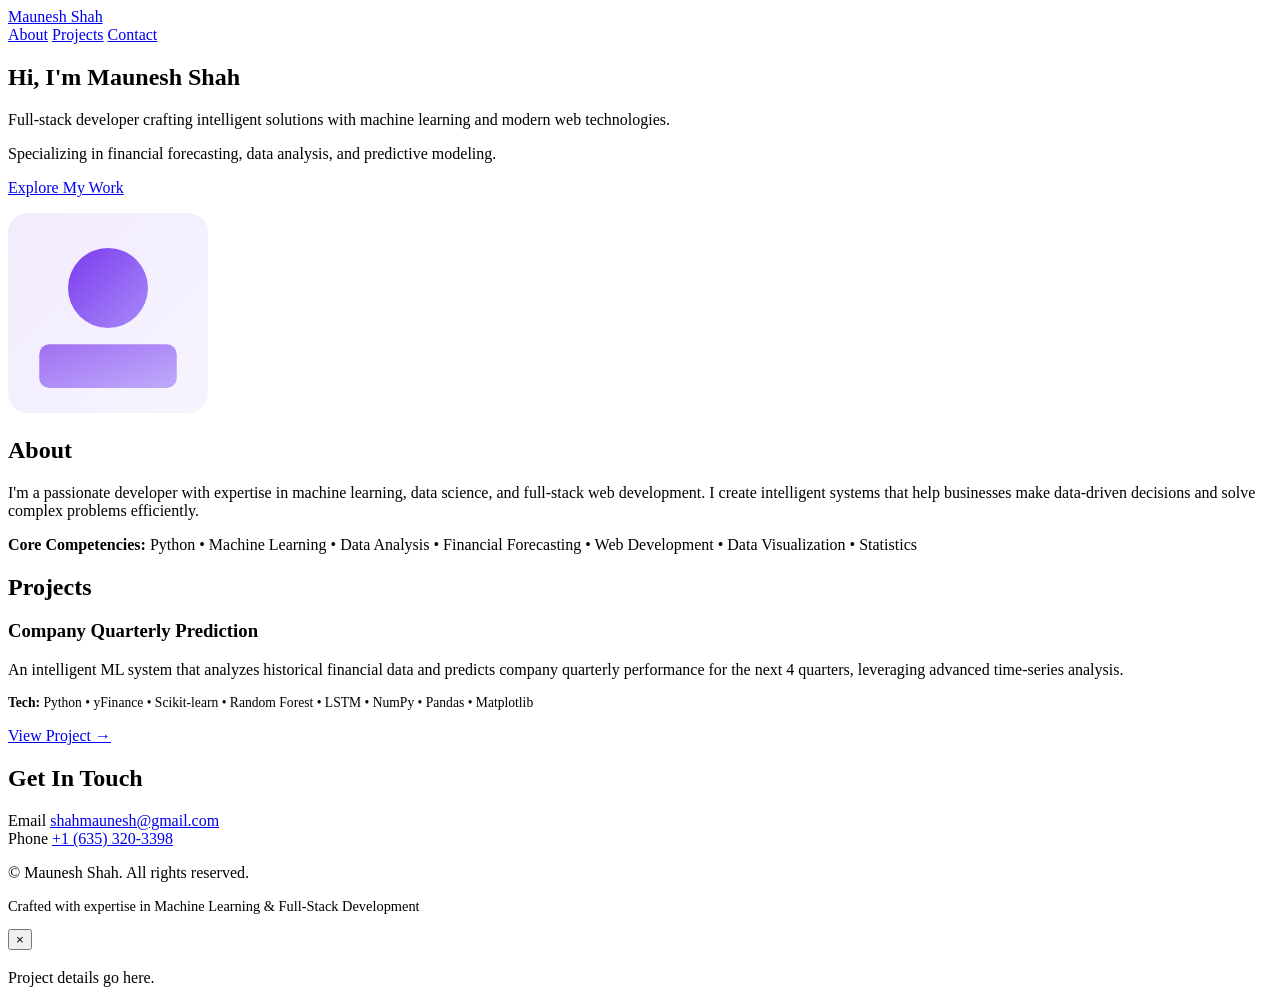
==== index.html @ 77494596 "Add files via upload" ====
<!doctype html>
<html lang="en">
<head>
  <meta charset="utf-8" />
  <meta name="viewport" content="width=device-width, initial-scale=1" />
  <title>Portfolio — Your Name</title>
  <link rel="stylesheet" href="css/styles.css">
</head>
<body>
  <header class="site-header">
    <div class="container header-inner">
      <a class="brand" href="#">Maunesh Shah</a>
      <!-- <button id="theme-toggle" aria-label="Toggle theme" class="theme-toggle">🌙</button>
      <button id="nav-toggle" aria-label="Toggle navigation">☰</button> -->
      <nav id="nav" class="nav">
        <a href="#about">About</a>
        <a href="#projects">Projects</a>
        <a href="#contact">Contact</a>
      </nav>
    </div>
  </header>

  <main>
    <section class="hero container" id="home">
      <div class="hero-inner">
        <div class="hero-text">
          <h1>Hi, I'm Maunesh Shah</h1>
          <p>Full-stack developer crafting intelligent solutions with machine learning and modern web technologies.</p>
          <p>Specializing in financial forecasting, data analysis, and predictive modeling.</p>
          <p><a class="btn" href="#projects">Explore My Work</a></p>
        </div>
        <div class="hero-art">
          <svg width="200" height="200" viewBox="0 0 160 160" xmlns="http://www.w3.org/2000/svg" role="img" aria-label="Profile placeholder">
            <defs>
              <linearGradient id="grad1" x1="0%" y1="0%" x2="100%" y2="100%">
                <stop offset="0%" style="stop-color:#7c3aed;stop-opacity:1" />
                <stop offset="100%" style="stop-color:#a78bfa;stop-opacity:1" />
              </linearGradient>
            </defs>
            <rect width="160" height="160" rx="16" fill="url(#grad1)" opacity="0.1"/>
            <circle cx="80" cy="60" r="32" fill="url(#grad1)"/>
            <rect x="25" y="105" width="110" height="35" rx="8" fill="url(#grad1)" opacity="0.7"/>
          </svg>
        </div>
      </div>
    </section>

    <section id="about" class="container about">
      <h2>About</h2>
      <p>I'm a passionate developer with expertise in machine learning, data science, and full-stack web development. I create intelligent systems that help businesses make data-driven decisions and solve complex problems efficiently.</p>
      <p><strong>Core Competencies:</strong> Python • Machine Learning • Data Analysis • Financial Forecasting • Web Development • Data Visualization • Statistics</p>
    </section>

    <section id="projects" class="container projects">
      <h2>Projects</h2>
      <div class="grid">
        <article class="card">
          <h3>Company Quarterly Prediction</h3>
          <p>An intelligent ML system that analyzes historical financial data and predicts company quarterly performance for the next 4 quarters, leveraging advanced time-series analysis.</p>
          <p style="font-size: 0.85rem; color: var(--muted); margin-bottom: 16px;"><strong>Tech:</strong> Python • yFinance • Scikit-learn • Random Forest • LSTM • NumPy • Pandas • Matplotlib</p>
          <p><a class="btn ghost" href="projects/company-quarterly-prediction.html">View Project →</a></p>
        </article>
      </div>
    </section>

    <section id="contact" class="container contact-section">
      <h2>Get In Touch</h2>
      <div class="contact-info">
        <div class="contact-item">
          <span class="contact-label">Email</span>
          <a href="mailto:shahmaunesh@gmail.com" class="contact-link">shahmaunesh@gmail.com</a>
        </div>
        <div class="contact-item">
          <span class="contact-label">Phone</span>
          <a href="tel:6353203398" class="contact-link">+1 (635) 320-3398</a>
        </div>
      </div>
    </section>
  </main>

  <footer class="site-footer">
    <div class="container">
      <p>&copy; <span id="year"></span> Maunesh Shah. All rights reserved.</p>
      <p style="font-size: 0.9rem; color: var(--muted); margin-top: 12px;">Crafted with expertise in Machine Learning & Full-Stack Development</p>
    </div>
  </footer>

  <div id="modal" class="modal" aria-hidden="true">
    <div class="modal-content">
      <button id="modal-close" class="modal-close" aria-label="Close">×</button>
      <h3 id="modal-title"></h3>
      <p id="modal-body">Project details go here.</p>
    </div>
  </div>

  <script src="js/script.js"></script>
</body>
</html>
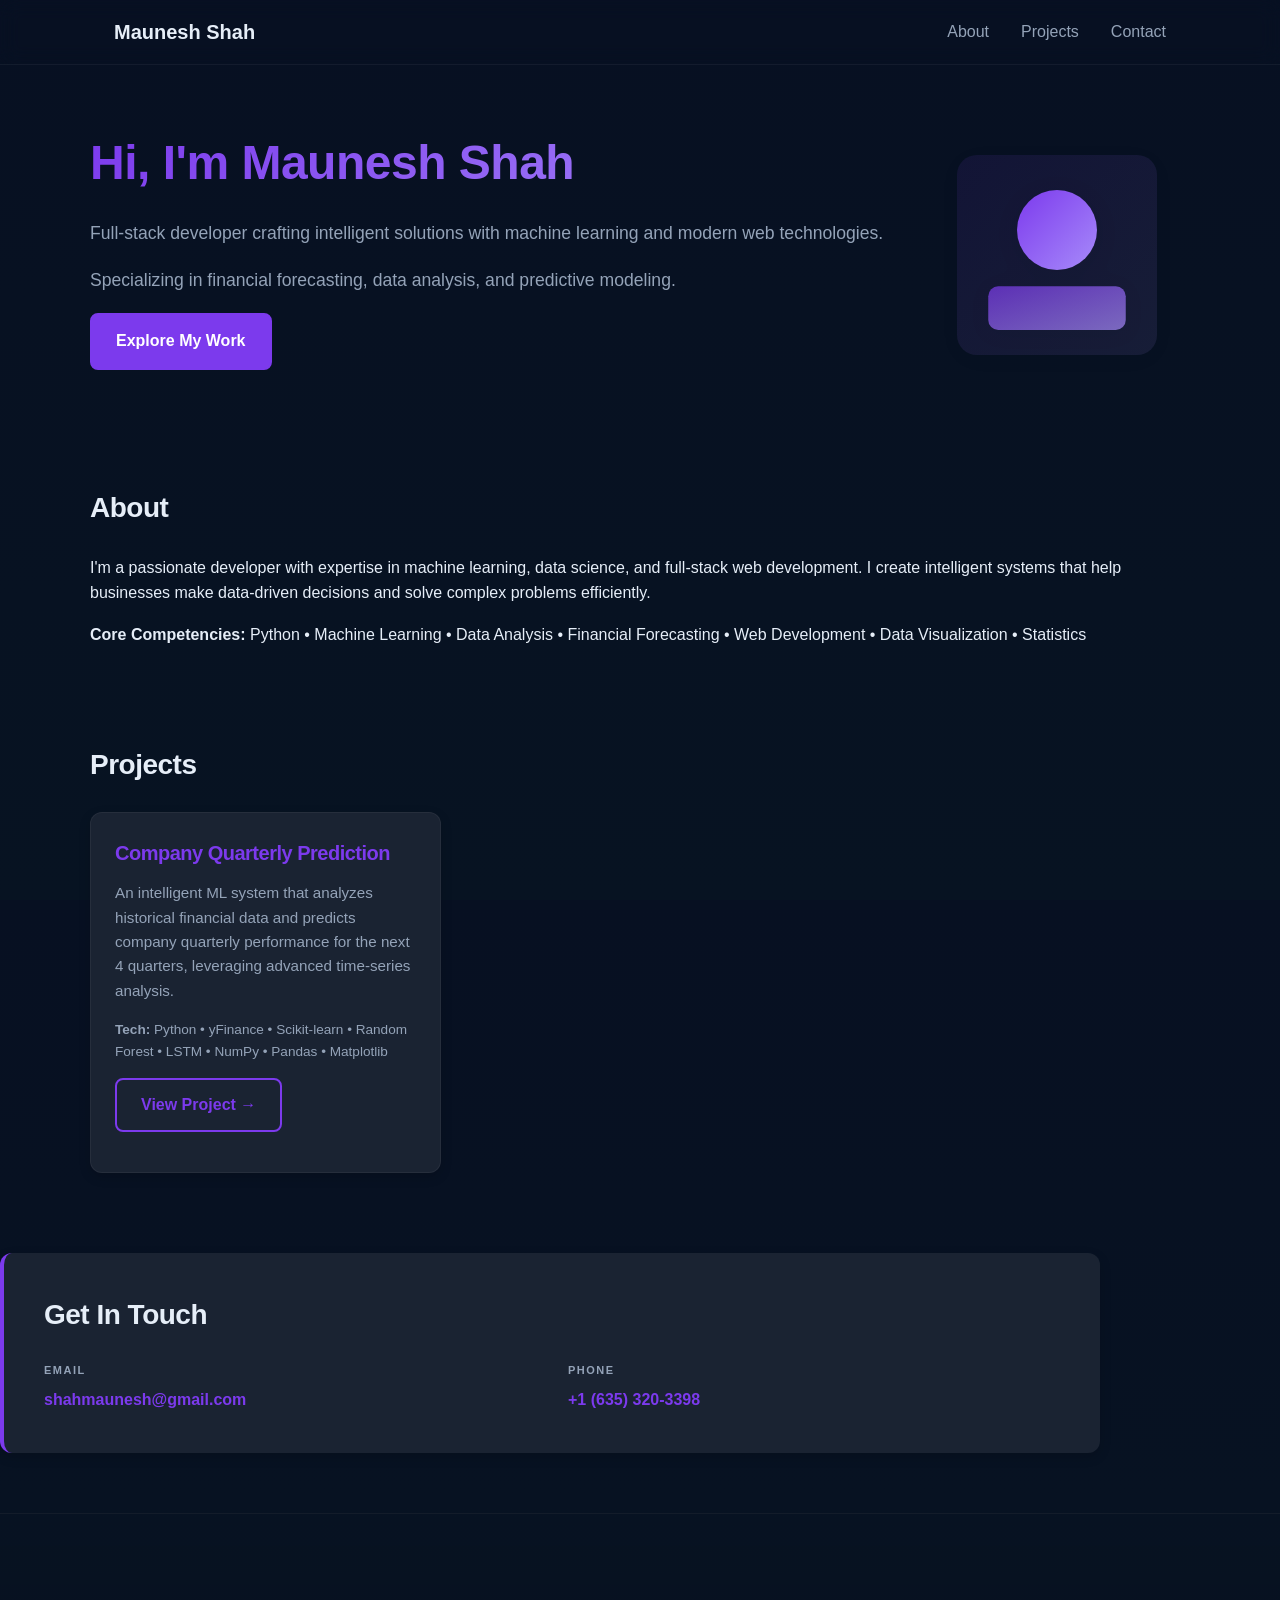
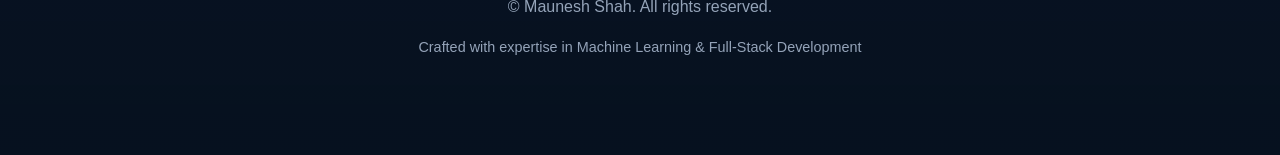
==== commit 3eb68c67: "Add files via upload" ====
--- a/index.html
+++ b/index.html
@@ -4,7 +4,7 @@
   <meta charset="utf-8" />
   <meta name="viewport" content="width=device-width, initial-scale=1" />
   <title>Portfolio — Your Name</title>
-  <link rel="stylesheet" href="css/styles.css">
+  <link rel="stylesheet" href="styles.css">
 </head>
 <body>
   <header class="site-header">
--- a/styles.css
+++ b/styles.css
@@ -0,0 +1,481 @@
+:root{
+  --bg:#0f1720;
+  --card:#0b1220;
+  --muted:#94a3b8;
+  --accent:#7c3aed;
+  --surface:#1a2332;
+  --text:#e6eef8;
+  --shadow: 0 10px 30px rgba(0,0,0,0.3);
+  --shadow-sm: 0 4px 12px rgba(0,0,0,0.15);
+}
+
+body.light-theme {
+  --bg:#ffffff;
+  --card:#f8fafc;
+  --muted:#64748b;
+  --accent:#6366f1;
+  --surface:#f1f5f9;
+  --text:#1e293b;
+  --shadow: 0 10px 30px rgba(0,0,0,0.08);
+  --shadow-sm: 0 4px 12px rgba(0,0,0,0.05);
+}
+
+body.light-theme a {
+  color: #6366f1;
+}
+
+body.light-theme a:hover {
+  color: #4f46e5;
+}
+
+* {
+  box-sizing: border-box;
+}
+
+html, body {
+  height: 100%;
+  margin: 0;
+  font-family: -apple-system, BlinkMacSystemFont, 'Segoe UI', 'Roboto', 'Oxygen', 'Ubuntu', 'Cantarell', sans-serif;
+}
+
+body {
+  background: linear-gradient(180deg, #071022 0%, #071322 100%);
+  color: var(--text);
+  line-height: 1.6;
+  transition: background 0.3s ease;
+}
+
+body.light-theme {
+  background: linear-gradient(180deg, #f8f9fa 0%, #f1f5f9 100%);
+}
+
+/* Typography */
+h1, h2, h3, h4, h5, h6 {
+  margin: 0;
+  font-weight: 600;
+  letter-spacing: -0.5px;
+}
+
+h1 {
+  font-size: 2.5rem;
+  margin-bottom: 16px;
+}
+
+h2 {
+  font-size: 1.75rem;
+  margin-bottom: 24px;
+}
+
+h3 {
+  font-size: 1.25rem;
+  margin-bottom: 16px;
+}
+
+p {
+  margin: 0 0 16px 0;
+  font-size: 1rem;
+}
+
+/* Layout */
+.container {
+  max-width: 1100px;
+  margin: 0 auto;
+  padding: 40px 24px;
+}
+
+/* Header */
+.site-header {
+  background: transparent;
+  padding: 16px 0;
+  border-bottom: 1px solid rgba(255, 255, 255, 0.05);
+  backdrop-filter: blur(10px);
+  position: sticky;
+  top: 0;
+  z-index: 100;
+}
+
+.header-inner {
+  display: flex;
+  align-items: center;
+  gap: 20px;
+  justify-content: space-between;
+  max-width: 1100px;
+  margin: 0 auto;
+  padding: 0 24px;
+}
+
+.brand {
+  font-weight: 700;
+  color: var(--text);
+  text-decoration: none;
+  font-size: 1.25rem;
+  transition: opacity 0.3s ease;
+}
+
+.brand:hover {
+  opacity: 0.8;
+}
+
+/* Navigation */
+#nav {
+  display: flex;
+  gap: 32px;
+  align-items: center;
+}
+
+#nav a {
+  color: var(--muted);
+  text-decoration: none;
+  font-weight: 500;
+  transition: color 0.3s ease;
+  position: relative;
+}
+
+#nav a:hover {
+  color: var(--accent);
+}
+
+#nav a::after {
+  content: '';
+  position: absolute;
+  bottom: -4px;
+  left: 0;
+  width: 0;
+  height: 2px;
+  background: var(--accent);
+  transition: width 0.3s ease;
+}
+
+#nav a:hover::after {
+  width: 100%;
+}
+
+#nav-toggle {
+  display: none;
+  background: none;
+  border: 0;
+  color: var(--text);
+  font-size: 24px;
+  cursor: pointer;
+  transition: transform 0.3s ease;
+}
+
+.theme-toggle {
+  background: none;
+  border: 0;
+  color: var(--text);
+  font-size: 20px;
+  cursor: pointer;
+  padding: 8px 12px;
+  transition: transform 0.3s ease;
+  display: flex;
+  align-items: center;
+}
+
+.theme-toggle:hover {
+  transform: scale(1.1);
+}
+
+/* Hero Section */
+.hero {
+  padding: 60px 0;
+}
+
+.hero-inner {
+  display: flex;
+  gap: 40px;
+  align-items: center;
+}
+
+.hero-text h1 {
+  background: linear-gradient(135deg, var(--accent) 0%, #a78bfa 100%);
+  -webkit-background-clip: text;
+  -webkit-text-fill-color: transparent;
+  background-clip: text;
+  font-size: 3rem;
+  margin-bottom: 16px;
+}
+
+.hero-text p {
+  font-size: 1.1rem;
+  color: var(--muted);
+  line-height: 1.8;
+}
+
+.hero-art {
+  flex: 1;
+  display: flex;
+  justify-content: center;
+}
+
+.hero-art svg {
+  filter: drop-shadow(var(--shadow-sm));
+  transition: transform 0.3s ease;
+}
+
+.hero-art:hover svg {
+  transform: scale(1.05);
+}
+
+/* Buttons */
+.btn {
+  background: var(--accent);
+  color: white;
+  padding: 12px 24px;
+  border-radius: 8px;
+  text-decoration: none;
+  font-weight: 600;
+  display: inline-block;
+  transition: all 0.3s ease;
+  border: 2px solid var(--accent);
+  cursor: pointer;
+  font-size: 1rem;
+}
+
+.btn:hover {
+  transform: translateY(-2px);
+  box-shadow: var(--shadow-sm);
+}
+
+.btn.ghost {
+  background: transparent;
+  border: 2px solid var(--accent);
+  color: var(--accent);
+}
+
+.btn.ghost:hover {
+  background: var(--accent);
+  color: white;
+}
+
+/* Sections */
+.about, .projects {
+  padding: 40px 0;
+  scroll-margin-top: 60px;
+}
+
+/* Grid & Cards */
+.grid {
+  display: grid;
+  grid-template-columns: repeat(3, 1fr);
+  gap: 24px;
+}
+
+.card {
+  background: var(--surface);
+  padding: 24px;
+  border-radius: 12px;
+  transition: all 0.3s ease;
+  border: 1px solid rgba(255, 255, 255, 0.05);
+  box-shadow: var(--shadow-sm);
+  cursor: pointer;
+}
+
+.card:hover {
+  transform: translateY(-4px);
+  box-shadow: var(--shadow);
+  border-color: var(--accent);
+  background: var(--card);
+}
+
+.card h3 {
+  color: var(--accent);
+  margin-bottom: 12px;
+}
+
+.card p {
+  color: var(--muted);
+  font-size: 0.95rem;
+  margin-bottom: 16px;
+}
+
+/* Contact Section */
+.contact-section {
+  background: var(--surface);
+  padding: 40px;
+  border-radius: 12px;
+  margin: 40px 0;
+  border-left: 4px solid var(--accent);
+  box-shadow: var(--shadow-sm);
+  scroll-margin-top: 60px;
+}
+
+.contact-section h2 {
+  margin-top: 0;
+  color: var(--text);
+}
+
+.contact-info {
+  display: grid;
+  grid-template-columns: 1fr 1fr;
+  gap: 32px;
+}
+
+.contact-item {
+  display: flex;
+  flex-direction: column;
+  gap: 8px;
+}
+
+.contact-label {
+  font-size: 11px;
+  text-transform: uppercase;
+  letter-spacing: 1.5px;
+  color: var(--muted);
+  font-weight: 700;
+}
+
+.contact-link {
+  color: var(--accent);
+  text-decoration: none;
+  font-size: 1rem;
+  font-weight: 600;
+  transition: all 0.3s ease;
+}
+
+.contact-link:hover {
+  color: var(--text);
+  text-decoration: underline;
+  transform: translateX(4px);
+}
+
+/* Footer */
+.site-footer {
+  padding: 40px 24px;
+  text-align: center;
+  color: var(--muted);
+  border-top: 1px solid rgba(255, 255, 255, 0.05);
+  background: linear-gradient(180deg, transparent 0%, rgba(0,0,0,0.1) 100%);
+  margin-top: 60px;
+}
+
+.site-footer a {
+  color: var(--accent);
+  text-decoration: none;
+  transition: color 0.3s ease;
+}
+
+.site-footer a:hover {
+  color: var(--text);
+}
+
+/* Modal */
+.modal {
+  position: fixed;
+  inset: 0;
+  display: none;
+  align-items: center;
+  justify-content: center;
+  background: rgba(0, 0, 0, 0.7);
+  backdrop-filter: blur(4px);
+  z-index: 1000;
+}
+
+.modal[aria-hidden="false"] {
+  display: flex;
+}
+
+.modal-content {
+  background: var(--surface);
+  padding: 32px;
+  border-radius: 12px;
+  max-width: 520px;
+  width: 90%;
+  box-shadow: var(--shadow);
+  animation: slideIn 0.3s ease;
+}
+
+@keyframes slideIn {
+  from {
+    transform: translateY(-50px);
+    opacity: 0;
+  }
+  to {
+    transform: translateY(0);
+    opacity: 1;
+  }
+}
+
+.modal-close {
+  background: none;
+  border: 0;
+  color: var(--muted);
+  font-size: 24px;
+  float: right;
+  cursor: pointer;
+  transition: color 0.3s ease;
+}
+
+.modal-close:hover {
+  color: var(--text);
+}
+
+/* Responsive */
+@media (max-width: 1024px) {
+  .container {
+    padding: 30px 20px;
+  }
+  
+  .grid {
+    grid-template-columns: repeat(2, 1fr);
+  }
+  
+  .hero-text h1 {
+    font-size: 2.25rem;
+  }
+}
+
+@media (max-width: 768px) {
+  .hero {
+    padding: 40px 0;
+  }
+
+  .hero-inner {
+    flex-direction: column;
+    text-align: center;
+    gap: 30px;
+  }
+
+  .hero-text h1 {
+    font-size: 2rem;
+  }
+
+  h2 {
+    font-size: 1.5rem;
+  }
+
+  .grid {
+    grid-template-columns: 1fr;
+  }
+
+  #nav {
+    position: absolute;
+    right: 24px;
+    top: 70px;
+    background: rgba(2, 6, 23, 0.95);
+    padding: 16px;
+    border-radius: 8px;
+    display: none;
+    flex-direction: column;
+    gap: 16px;
+    border: 1px solid rgba(255, 255, 255, 0.1);
+    box-shadow: var(--shadow);
+  }
+
+  #nav.show {
+    display: flex;
+  }
+
+  #nav-toggle {
+    display: block;
+  }
+
+  .contact-info {
+    grid-template-columns: 1fr;
+    gap: 24px;
+  }
+
+  .contact-section {
+    padding: 24px;
+  }
+}
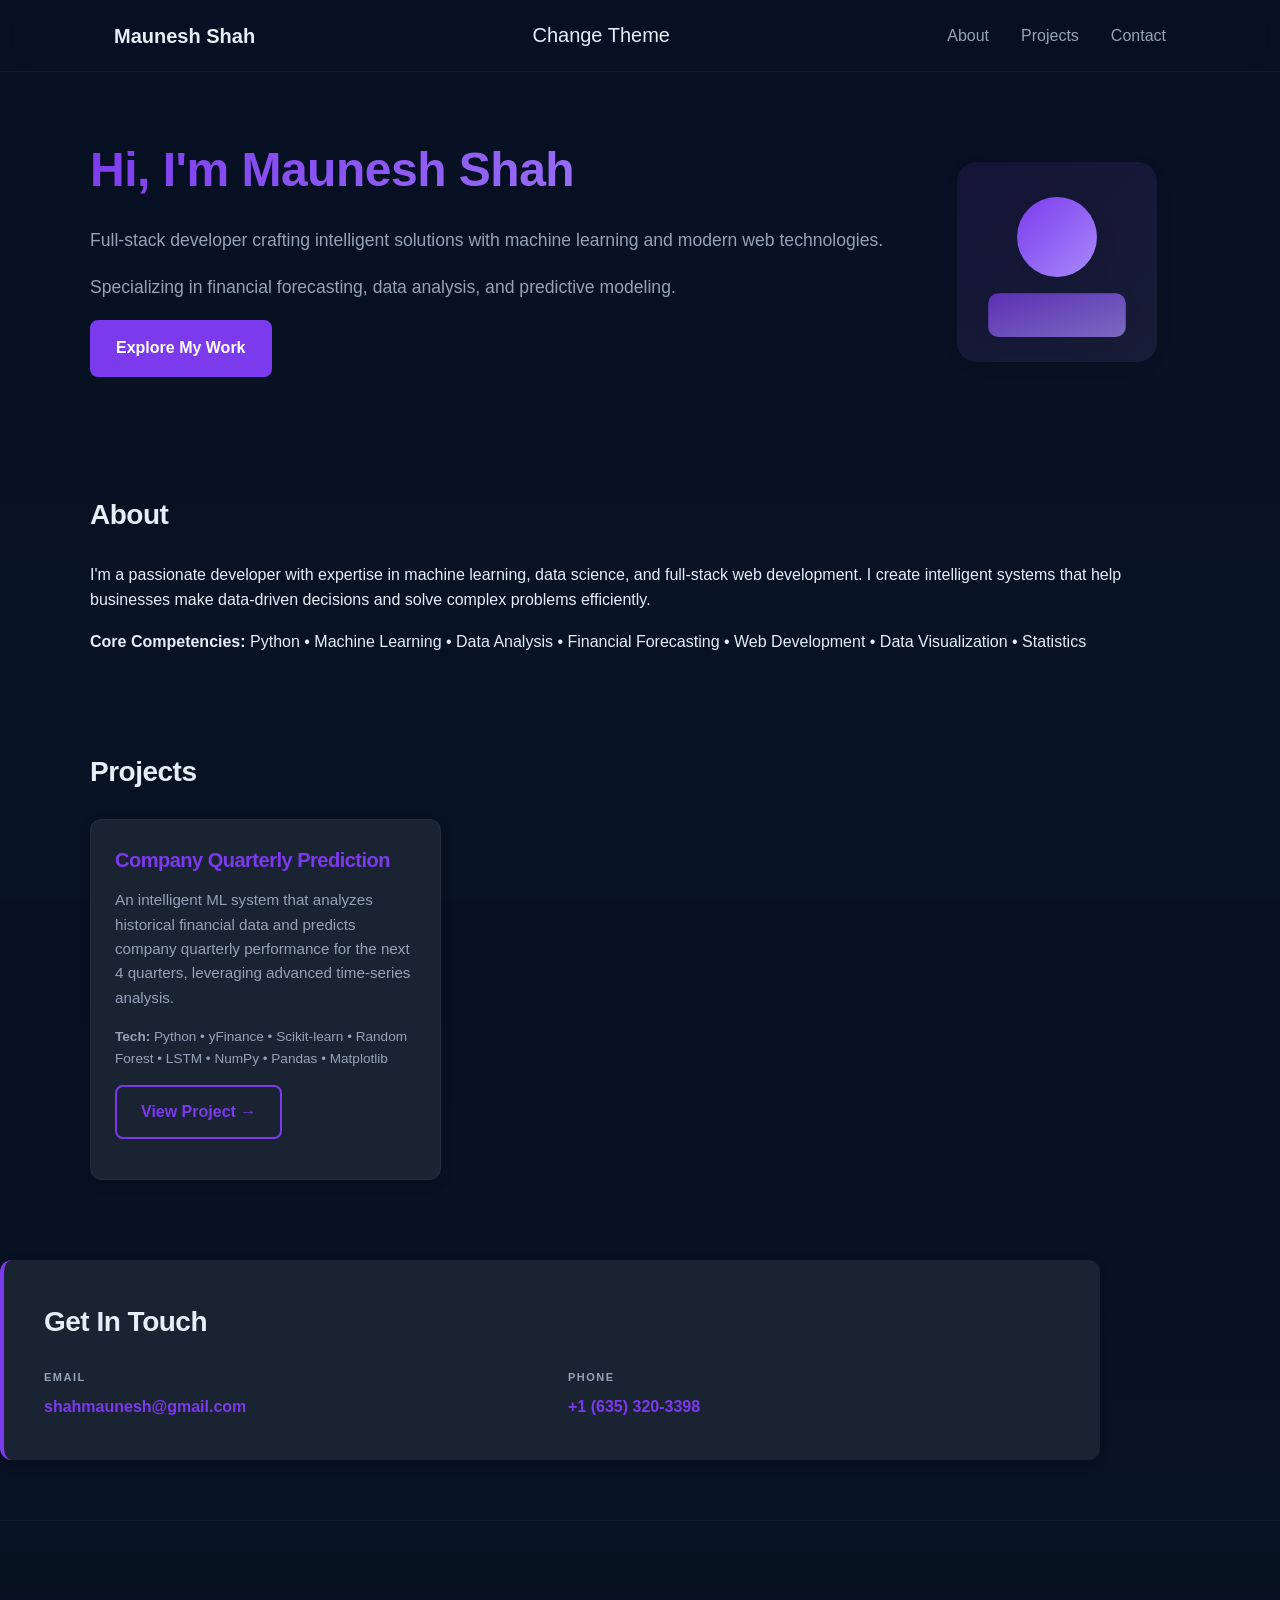
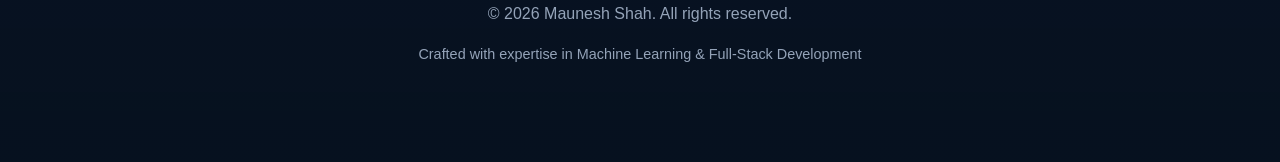
==== commit 6a1ebfea: "Add files via upload" ====
--- a/index.html
+++ b/index.html
@@ -10,8 +10,8 @@
   <header class="site-header">
     <div class="container header-inner">
       <a class="brand" href="#">Maunesh Shah</a>
-      <!-- <button id="theme-toggle" aria-label="Toggle theme" class="theme-toggle">🌙</button>
-      <button id="nav-toggle" aria-label="Toggle navigation">☰</button> -->
+      <button id="theme-toggle" aria-label="Toggle theme" class="theme-toggle">Change Theme</button>
+      <button id="nav-toggle" aria-label="Toggle navigation">☰</button>
       <nav id="nav" class="nav">
         <a href="#about">About</a>
         <a href="#projects">Projects</a>
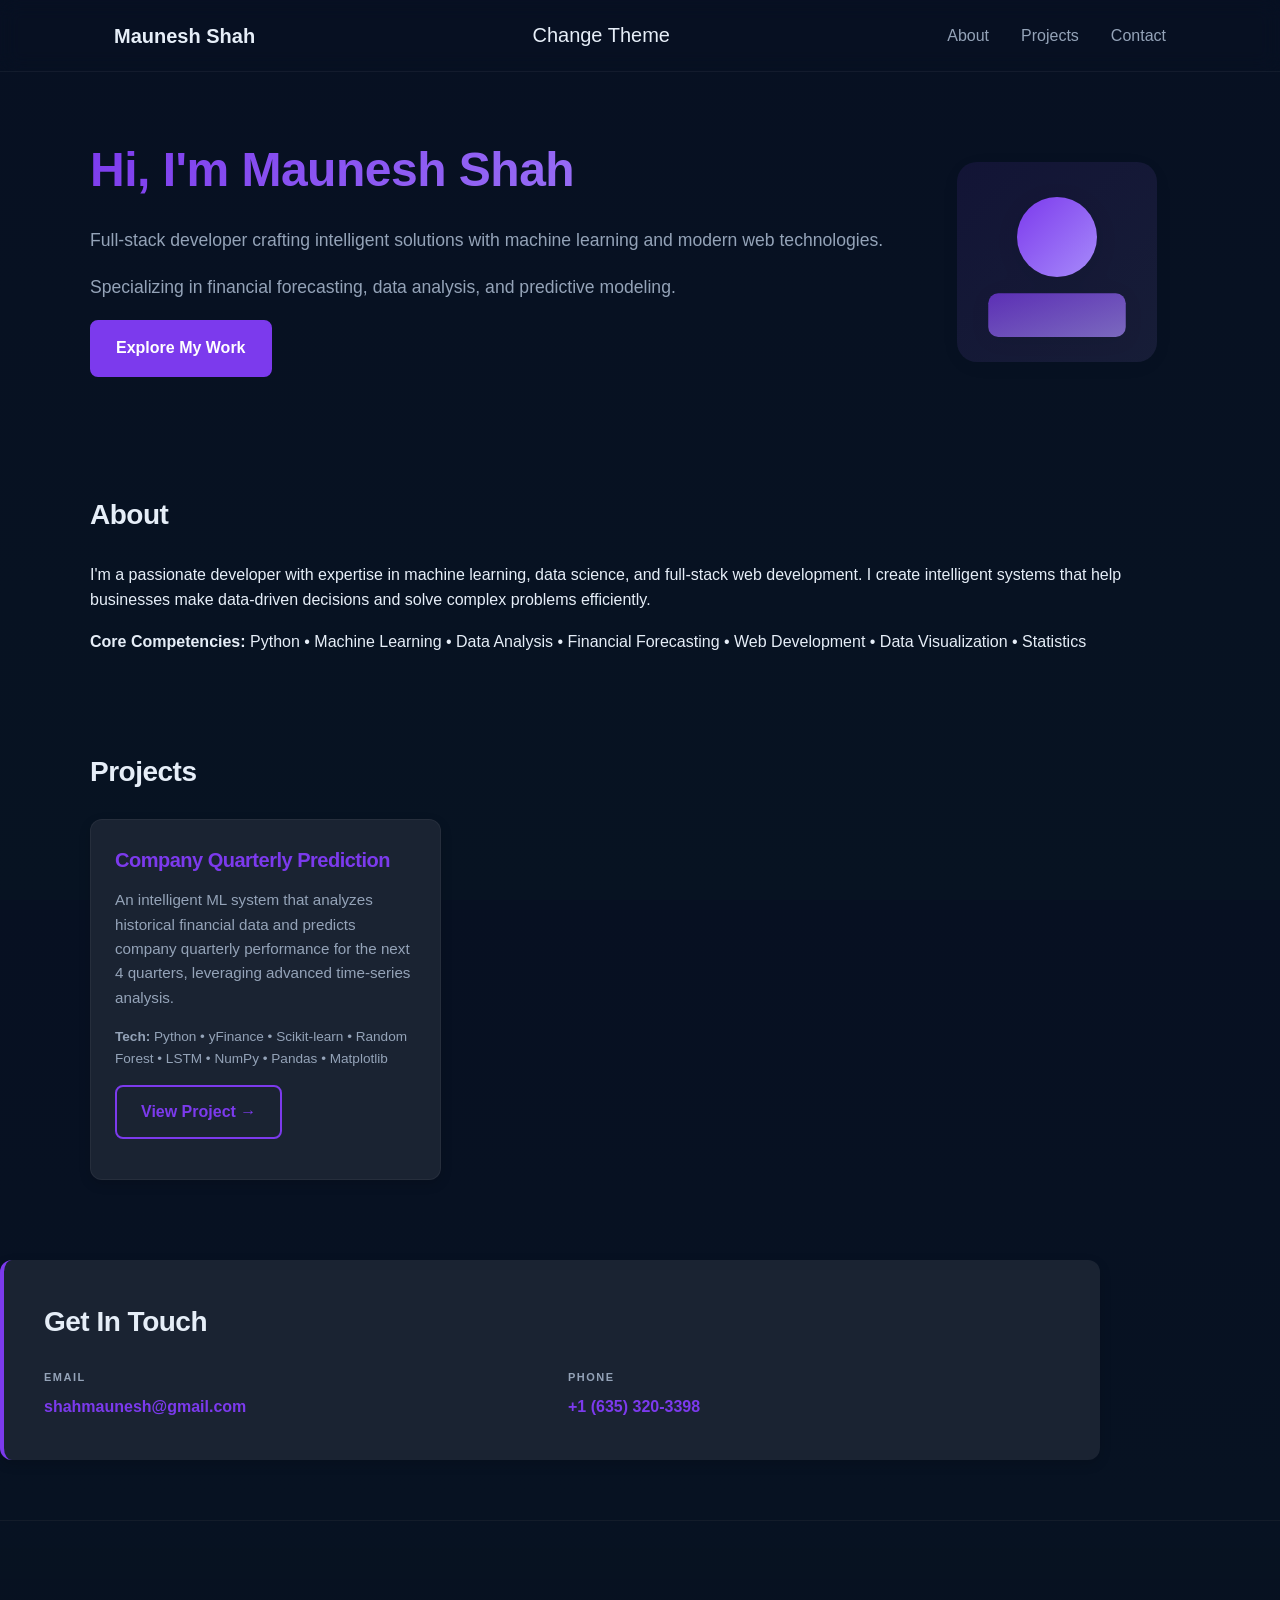
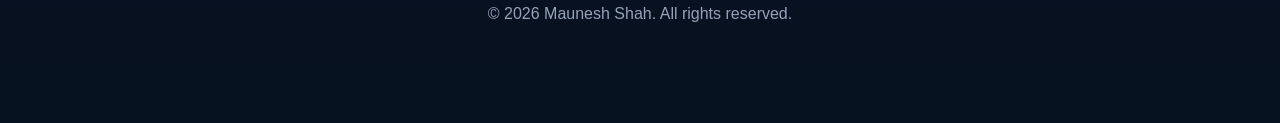
==== commit 3cca166c: "Fix HTML encoding issues in index.html" ====
--- a/index.html
+++ b/index.html
@@ -81,7 +81,7 @@
   <footer class="site-footer">
     <div class="container">
       <p>&copy; <span id="year"></span> Maunesh Shah. All rights reserved.</p>
-      <p style="font-size: 0.9rem; color: var(--muted); margin-top: 12px;">Crafted with expertise in Machine Learning & Full-Stack Development</p>
+      <!-- <p style="font-size: 0.9rem; color: var(--muted); margin-top: 12px;">Crafted with expertise in Machine Learning & Full-Stack Development</p> -->
     </div>
   </footer>
 
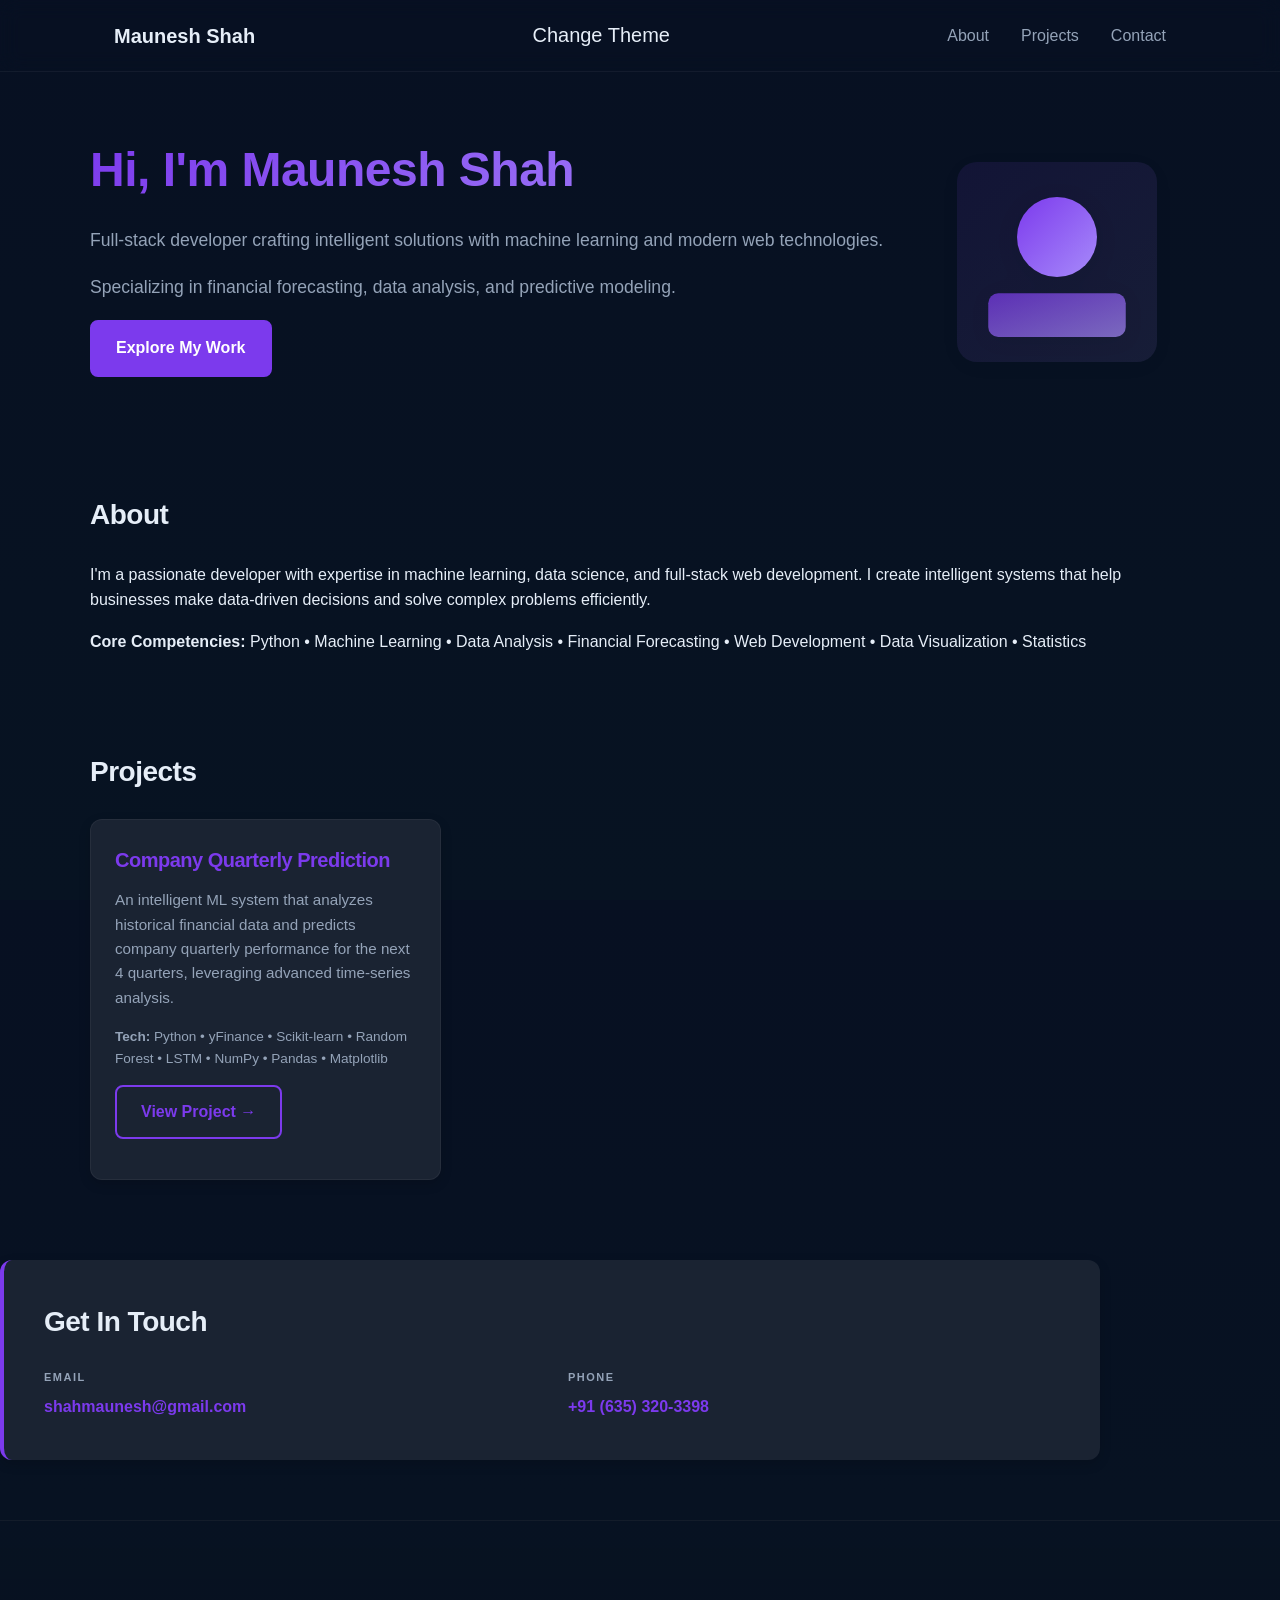
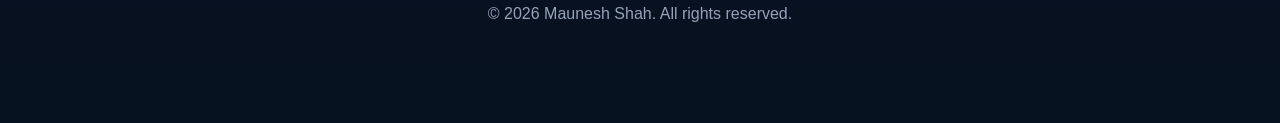
==== commit d017c0c9: "Fix HTML encoding issues in index.html" ====
--- a/index.html
+++ b/index.html
@@ -72,7 +72,7 @@
         </div>
         <div class="contact-item">
           <span class="contact-label">Phone</span>
-          <a href="tel:6353203398" class="contact-link">+1 (635) 320-3398</a>
+          <a href="tel:6353203398" class="contact-link">+91 (635) 320-3398</a>
         </div>
       </div>
     </section>
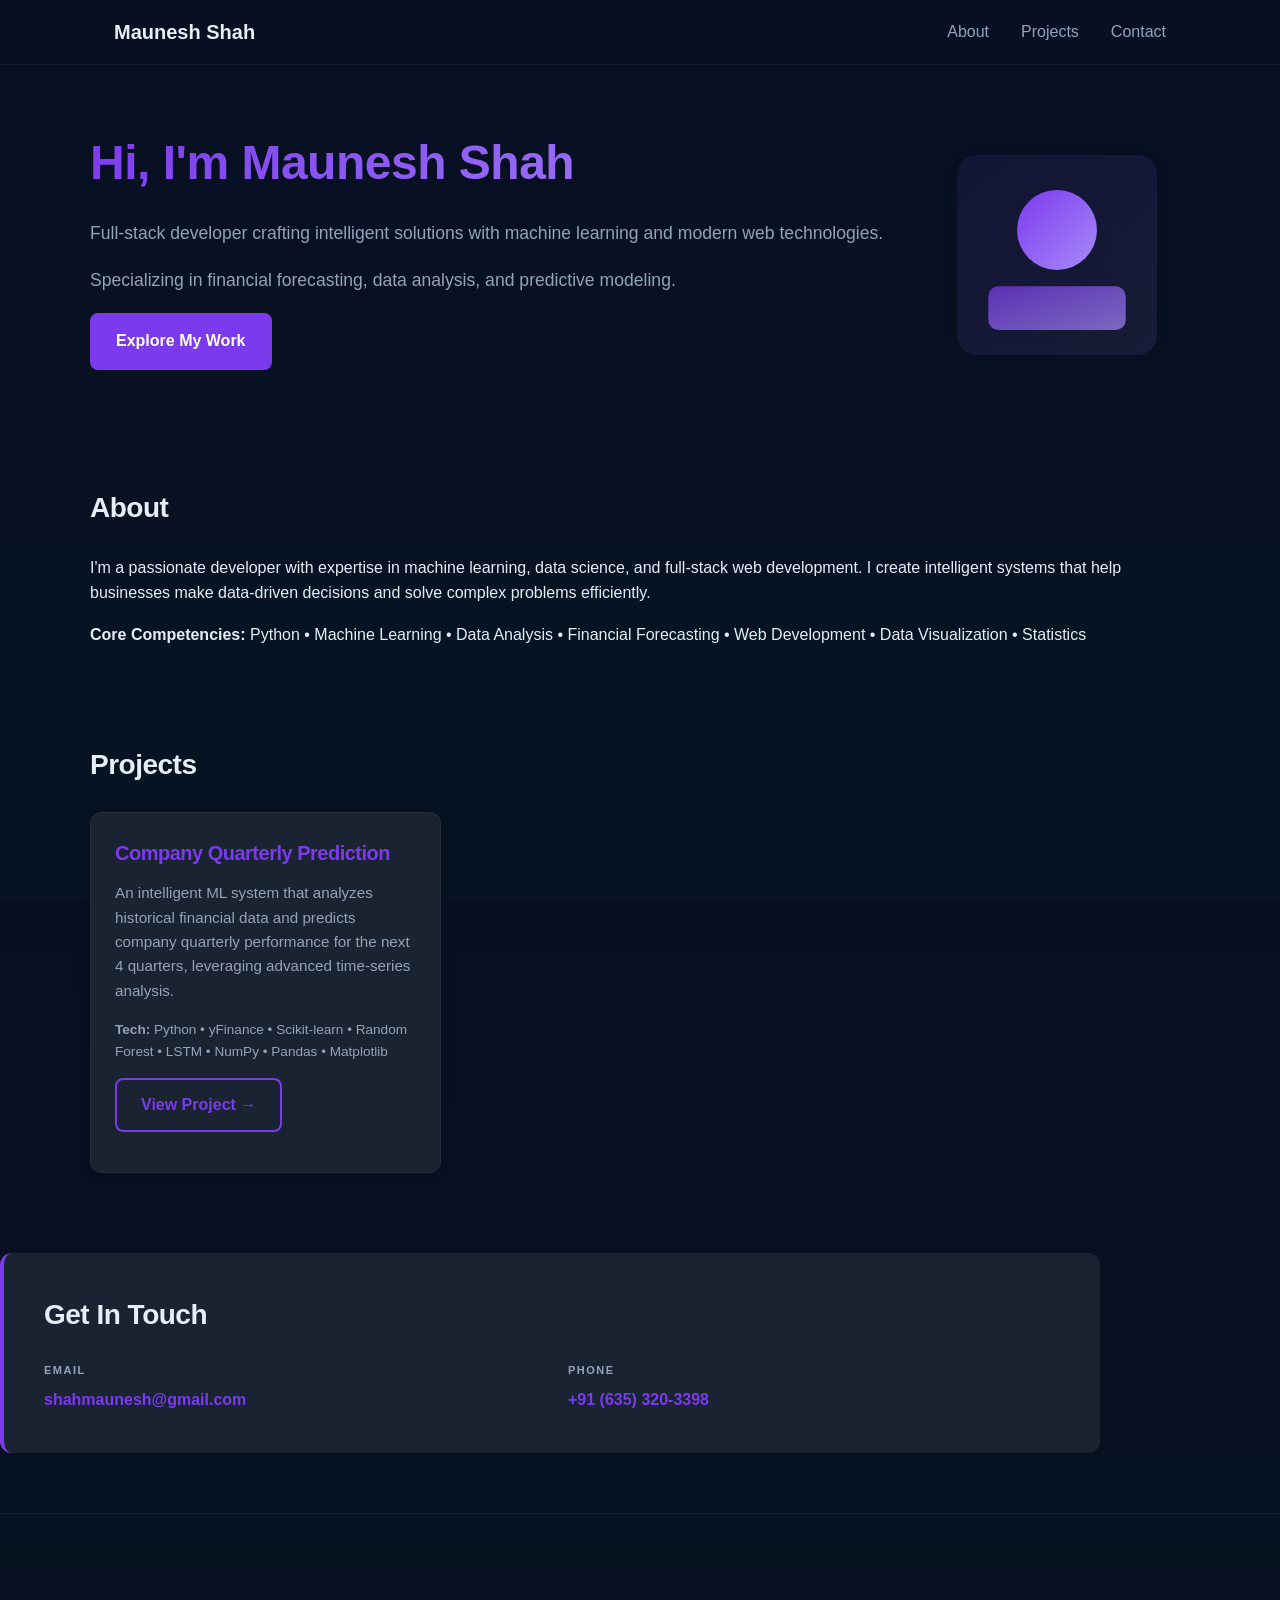
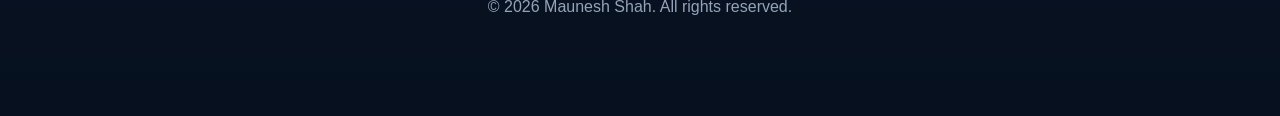
==== commit fa4630eb: "Update index.html" ====
--- a/index.html
+++ b/index.html
@@ -10,8 +10,8 @@
   <header class="site-header">
     <div class="container header-inner">
       <a class="brand" href="#">Maunesh Shah</a>
-      <button id="theme-toggle" aria-label="Toggle theme" class="theme-toggle">Change Theme</button>
-      <button id="nav-toggle" aria-label="Toggle navigation">☰</button>
+      <!-- <button id="theme-toggle" aria-label="Toggle theme" class="theme-toggle">Change Theme</button>
+      <button id="nav-toggle" aria-label="Toggle navigation">☰</button> -->
       <nav id="nav" class="nav">
         <a href="#about">About</a>
         <a href="#projects">Projects</a>
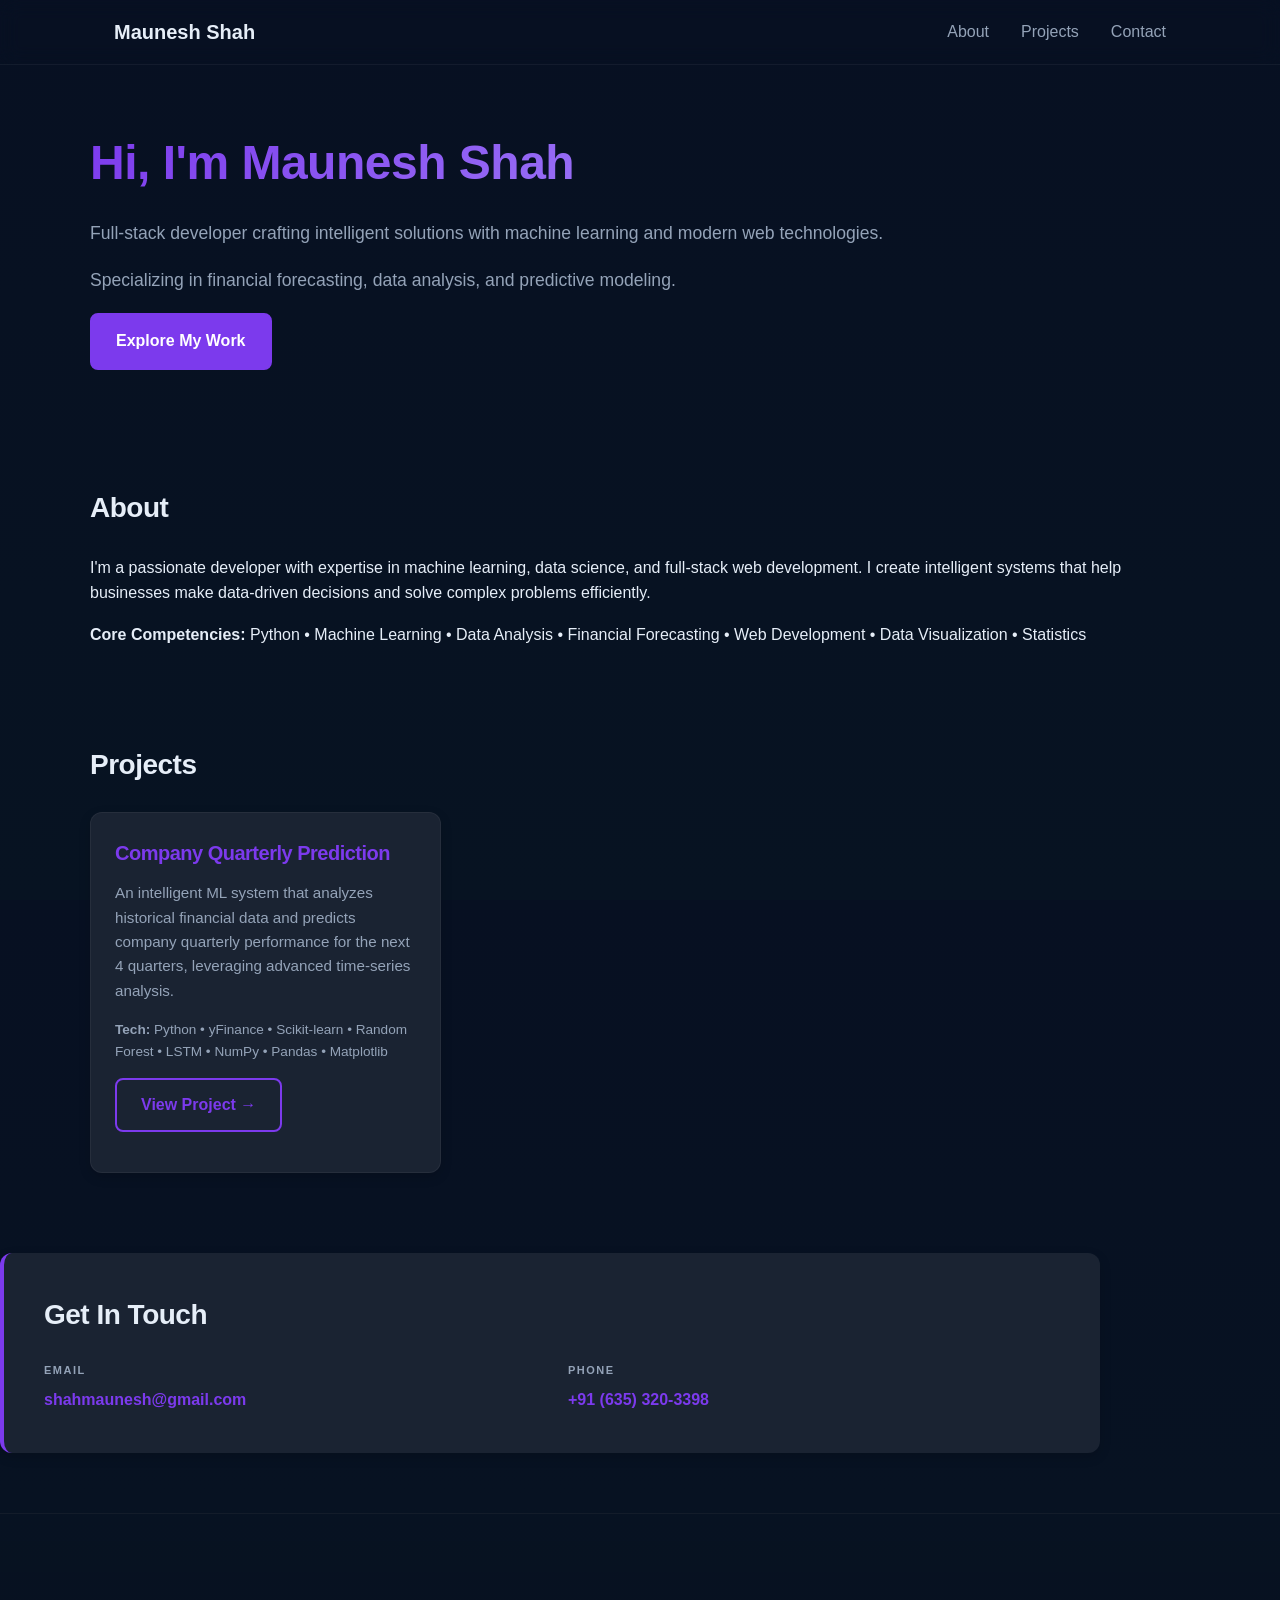
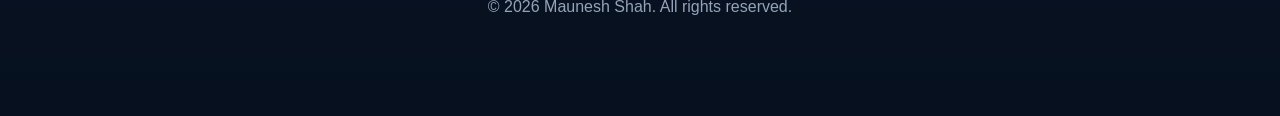
==== commit af7b90b0: "Update index.html" ====
--- a/index.html
+++ b/index.html
@@ -29,7 +29,7 @@
           <p>Specializing in financial forecasting, data analysis, and predictive modeling.</p>
           <p><a class="btn" href="#projects">Explore My Work</a></p>
         </div>
-        <div class="hero-art">
+        <!-- <div class="hero-art">
           <svg width="200" height="200" viewBox="0 0 160 160" xmlns="http://www.w3.org/2000/svg" role="img" aria-label="Profile placeholder">
             <defs>
               <linearGradient id="grad1" x1="0%" y1="0%" x2="100%" y2="100%">
@@ -41,7 +41,7 @@
             <circle cx="80" cy="60" r="32" fill="url(#grad1)"/>
             <rect x="25" y="105" width="110" height="35" rx="8" fill="url(#grad1)" opacity="0.7"/>
           </svg>
-        </div>
+        </div> -->
       </div>
     </section>
 
